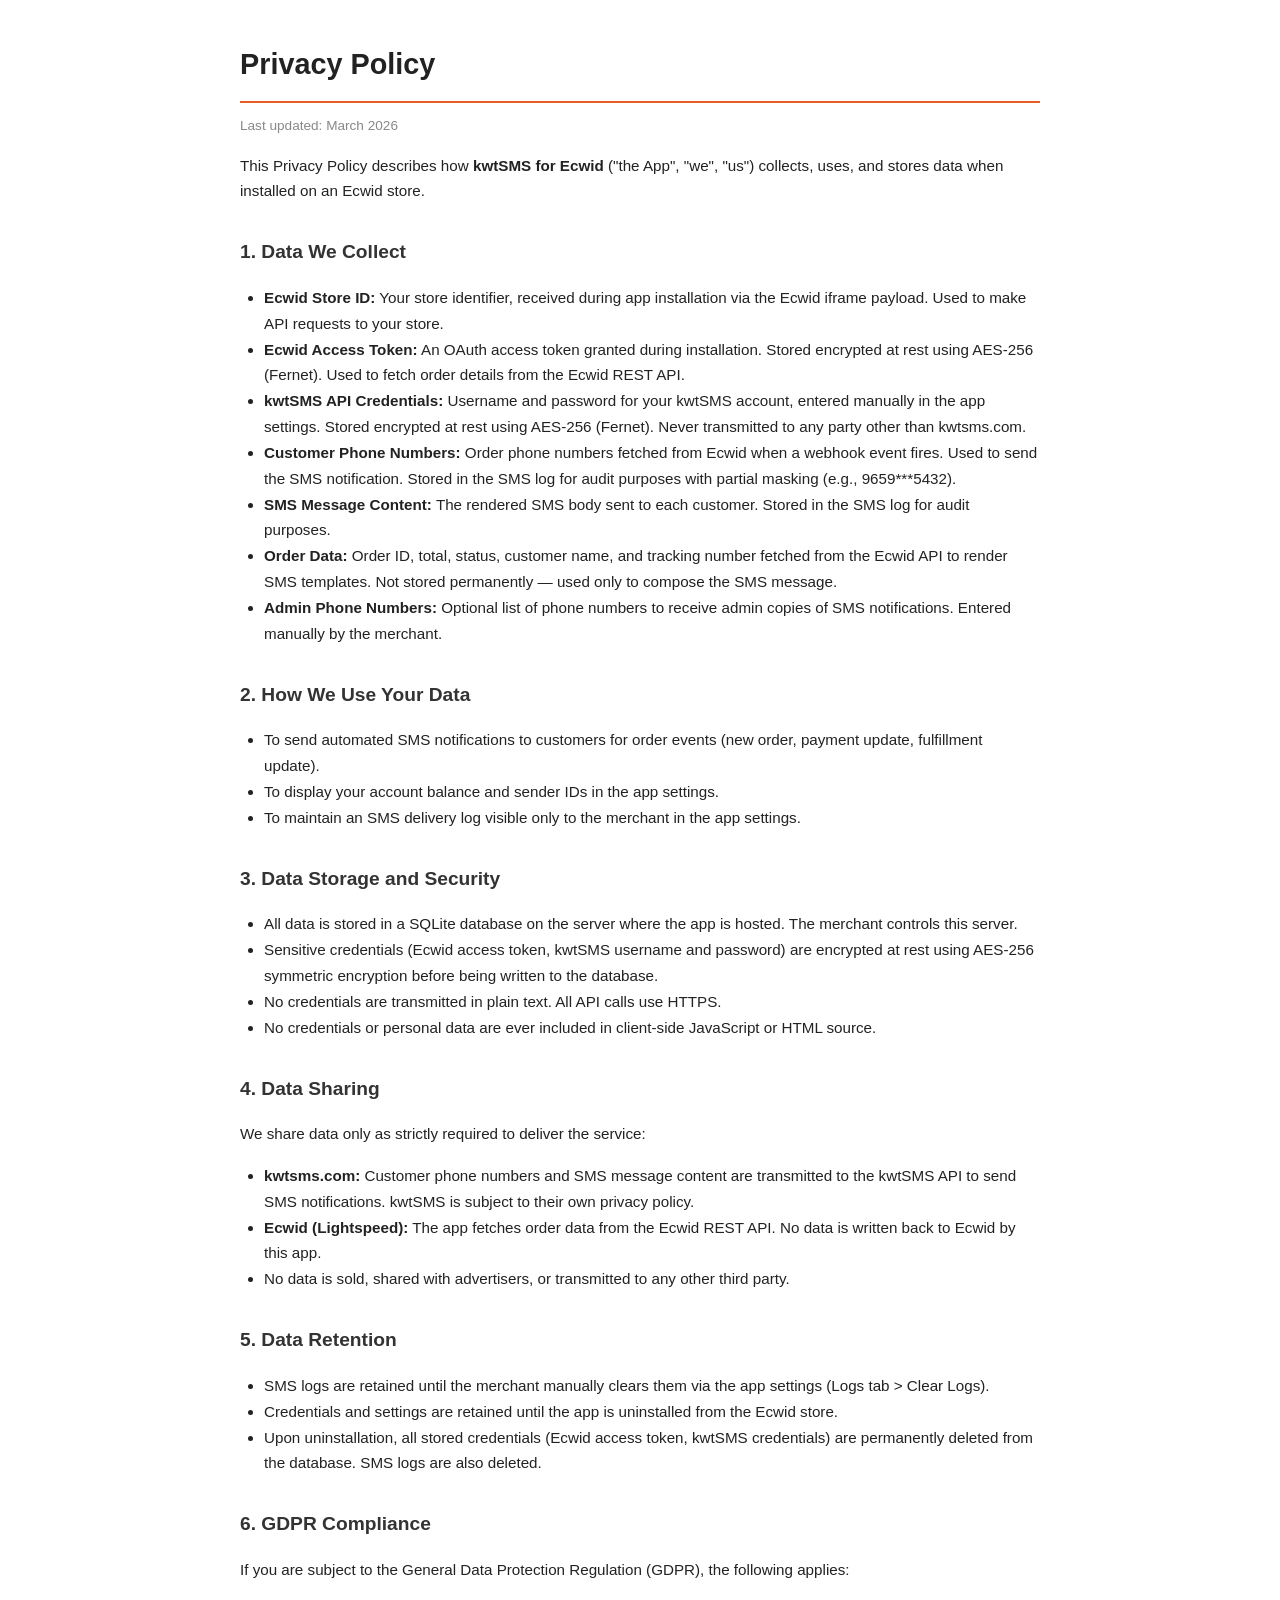
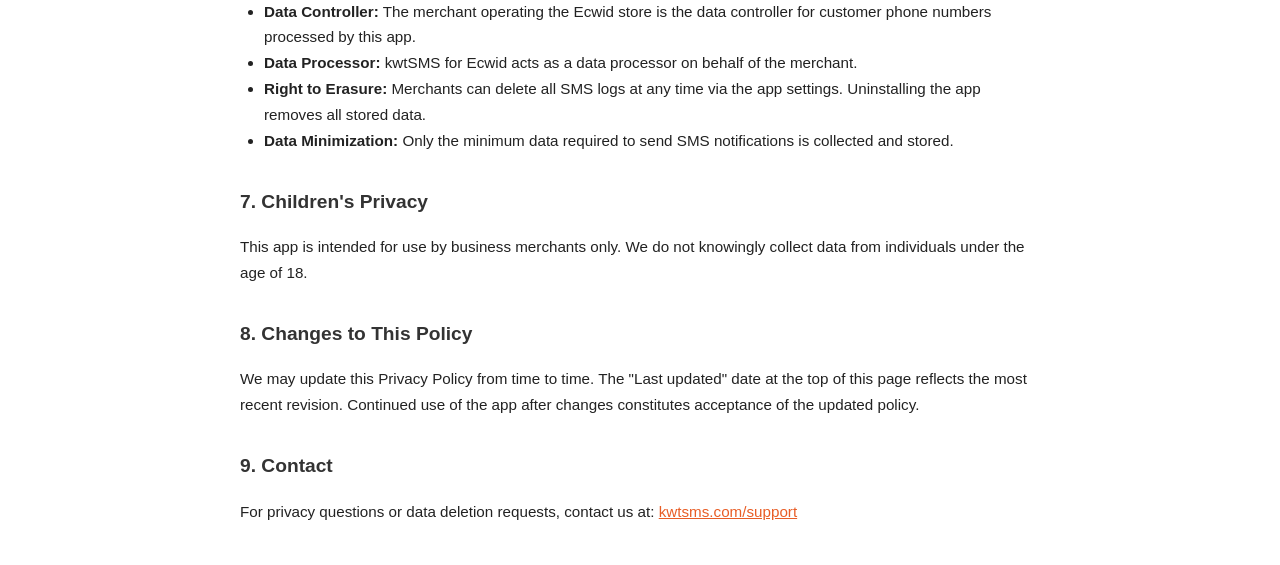
==== app/static/privacy-policy.html @ 4c64f1a7 "Add privacy policy page and /privacy-policy route - app/static/privacy-policy.html: GDPR-compliant p" ====
<!DOCTYPE html>
<html lang="en">
<head>
  <meta charset="UTF-8">
  <meta name="viewport" content="width=device-width, initial-scale=1.0">
  <title>Privacy Policy — kwtSMS for Ecwid</title>
  <style>
    body { font-family: -apple-system, BlinkMacSystemFont, "Segoe UI", sans-serif; max-width: 800px; margin: 40px auto; padding: 0 24px; color: #222; line-height: 1.7; }
    h1 { font-size: 1.8rem; border-bottom: 2px solid #e85d26; padding-bottom: 12px; }
    h2 { font-size: 1.2rem; margin-top: 2rem; color: #333; }
    p, li { font-size: 0.95rem; }
    ul { padding-left: 1.5rem; }
    a { color: #e85d26; }
    .updated { color: #888; font-size: 0.85rem; margin-top: -8px; }
  </style>
</head>
<body>

<h1>Privacy Policy</h1>
<p class="updated">Last updated: March 2026</p>

<p>This Privacy Policy describes how <strong>kwtSMS for Ecwid</strong> ("the App", "we", "us") collects, uses, and stores data when installed on an Ecwid store.</p>

<h2>1. Data We Collect</h2>
<ul>
  <li><strong>Ecwid Store ID:</strong> Your store identifier, received during app installation via the Ecwid iframe payload. Used to make API requests to your store.</li>
  <li><strong>Ecwid Access Token:</strong> An OAuth access token granted during installation. Stored encrypted at rest using AES-256 (Fernet). Used to fetch order details from the Ecwid REST API.</li>
  <li><strong>kwtSMS API Credentials:</strong> Username and password for your kwtSMS account, entered manually in the app settings. Stored encrypted at rest using AES-256 (Fernet). Never transmitted to any party other than kwtsms.com.</li>
  <li><strong>Customer Phone Numbers:</strong> Order phone numbers fetched from Ecwid when a webhook event fires. Used to send the SMS notification. Stored in the SMS log for audit purposes with partial masking (e.g., 9659***5432).</li>
  <li><strong>SMS Message Content:</strong> The rendered SMS body sent to each customer. Stored in the SMS log for audit purposes.</li>
  <li><strong>Order Data:</strong> Order ID, total, status, customer name, and tracking number fetched from the Ecwid API to render SMS templates. Not stored permanently — used only to compose the SMS message.</li>
  <li><strong>Admin Phone Numbers:</strong> Optional list of phone numbers to receive admin copies of SMS notifications. Entered manually by the merchant.</li>
</ul>

<h2>2. How We Use Your Data</h2>
<ul>
  <li>To send automated SMS notifications to customers for order events (new order, payment update, fulfillment update).</li>
  <li>To display your account balance and sender IDs in the app settings.</li>
  <li>To maintain an SMS delivery log visible only to the merchant in the app settings.</li>
</ul>

<h2>3. Data Storage and Security</h2>
<ul>
  <li>All data is stored in a SQLite database on the server where the app is hosted. The merchant controls this server.</li>
  <li>Sensitive credentials (Ecwid access token, kwtSMS username and password) are encrypted at rest using AES-256 symmetric encryption before being written to the database.</li>
  <li>No credentials are transmitted in plain text. All API calls use HTTPS.</li>
  <li>No credentials or personal data are ever included in client-side JavaScript or HTML source.</li>
</ul>

<h2>4. Data Sharing</h2>
<p>We share data only as strictly required to deliver the service:</p>
<ul>
  <li><strong>kwtsms.com:</strong> Customer phone numbers and SMS message content are transmitted to the kwtSMS API to send SMS notifications. kwtSMS is subject to their own privacy policy.</li>
  <li><strong>Ecwid (Lightspeed):</strong> The app fetches order data from the Ecwid REST API. No data is written back to Ecwid by this app.</li>
  <li>No data is sold, shared with advertisers, or transmitted to any other third party.</li>
</ul>

<h2>5. Data Retention</h2>
<ul>
  <li>SMS logs are retained until the merchant manually clears them via the app settings (Logs tab &gt; Clear Logs).</li>
  <li>Credentials and settings are retained until the app is uninstalled from the Ecwid store.</li>
  <li>Upon uninstallation, all stored credentials (Ecwid access token, kwtSMS credentials) are permanently deleted from the database. SMS logs are also deleted.</li>
</ul>

<h2>6. GDPR Compliance</h2>
<p>If you are subject to the General Data Protection Regulation (GDPR), the following applies:</p>
<ul>
  <li><strong>Data Controller:</strong> The merchant operating the Ecwid store is the data controller for customer phone numbers processed by this app.</li>
  <li><strong>Data Processor:</strong> kwtSMS for Ecwid acts as a data processor on behalf of the merchant.</li>
  <li><strong>Right to Erasure:</strong> Merchants can delete all SMS logs at any time via the app settings. Uninstalling the app removes all stored data.</li>
  <li><strong>Data Minimization:</strong> Only the minimum data required to send SMS notifications is collected and stored.</li>
</ul>

<h2>7. Children's Privacy</h2>
<p>This app is intended for use by business merchants only. We do not knowingly collect data from individuals under the age of 18.</p>

<h2>8. Changes to This Policy</h2>
<p>We may update this Privacy Policy from time to time. The "Last updated" date at the top of this page reflects the most recent revision. Continued use of the app after changes constitutes acceptance of the updated policy.</p>

<h2>9. Contact</h2>
<p>For privacy questions or data deletion requests, contact us at: <a href="https://www.kwtsms.com/support.html">kwtsms.com/support</a></p>

</body>
</html>
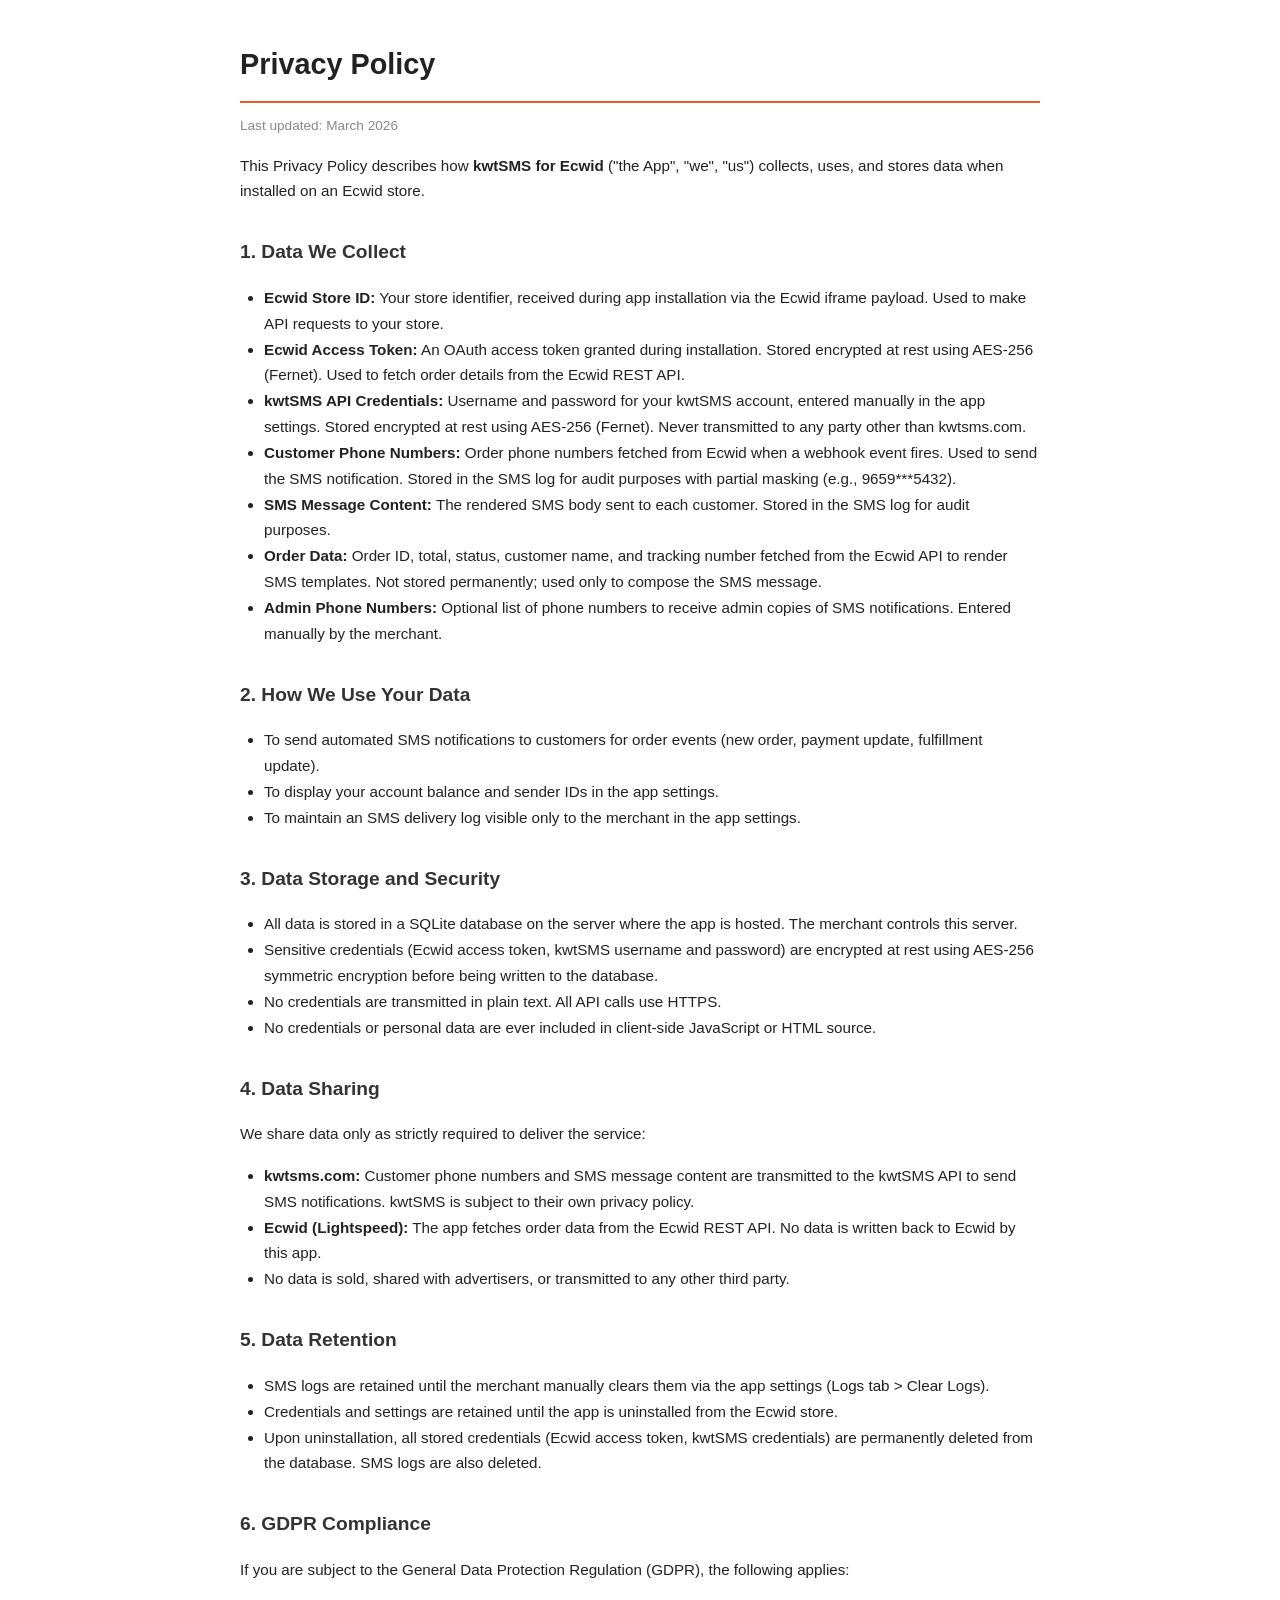
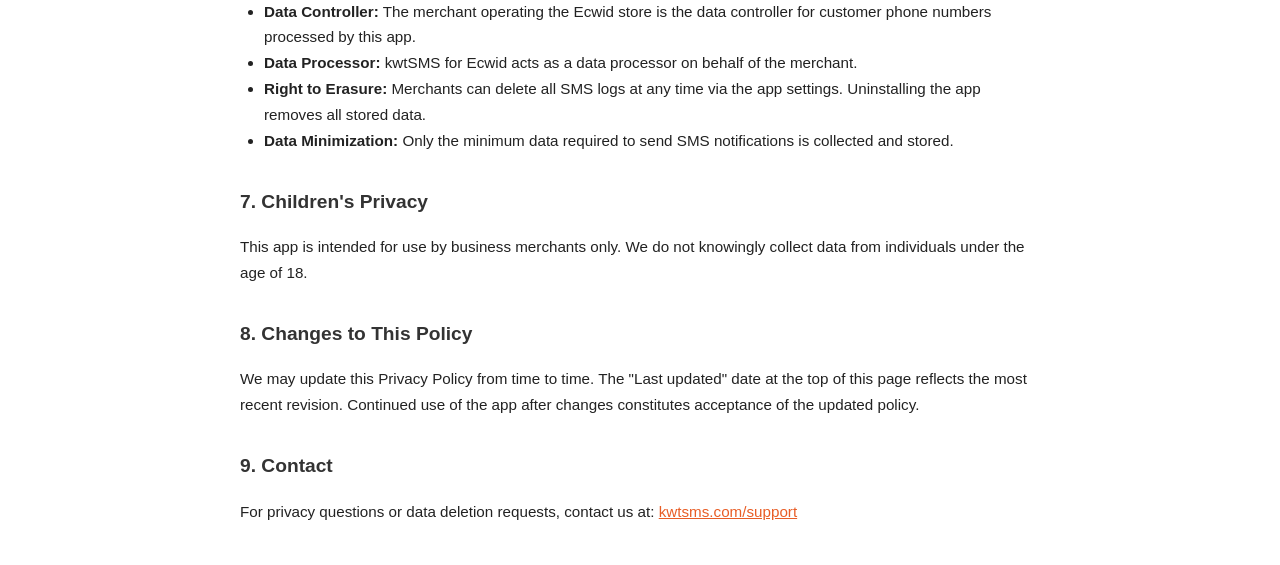
==== commit f94de8b4: "docs: replace em dashes in comments and the privacy policy page" ====
--- a/app/static/privacy-policy.html
+++ b/app/static/privacy-policy.html
@@ -3,7 +3,7 @@
 <head>
   <meta charset="UTF-8">
   <meta name="viewport" content="width=device-width, initial-scale=1.0">
-  <title>Privacy Policy — kwtSMS for Ecwid</title>
+  <title>Privacy Policy: kwtSMS for Ecwid</title>
   <style>
     body { font-family: -apple-system, BlinkMacSystemFont, "Segoe UI", sans-serif; max-width: 800px; margin: 40px auto; padding: 0 24px; color: #222; line-height: 1.7; }
     h1 { font-size: 1.8rem; border-bottom: 2px solid #e85d26; padding-bottom: 12px; }
@@ -28,7 +28,7 @@
   <li><strong>kwtSMS API Credentials:</strong> Username and password for your kwtSMS account, entered manually in the app settings. Stored encrypted at rest using AES-256 (Fernet). Never transmitted to any party other than kwtsms.com.</li>
   <li><strong>Customer Phone Numbers:</strong> Order phone numbers fetched from Ecwid when a webhook event fires. Used to send the SMS notification. Stored in the SMS log for audit purposes with partial masking (e.g., 9659***5432).</li>
   <li><strong>SMS Message Content:</strong> The rendered SMS body sent to each customer. Stored in the SMS log for audit purposes.</li>
-  <li><strong>Order Data:</strong> Order ID, total, status, customer name, and tracking number fetched from the Ecwid API to render SMS templates. Not stored permanently — used only to compose the SMS message.</li>
+  <li><strong>Order Data:</strong> Order ID, total, status, customer name, and tracking number fetched from the Ecwid API to render SMS templates. Not stored permanently; used only to compose the SMS message.</li>
   <li><strong>Admin Phone Numbers:</strong> Optional list of phone numbers to receive admin copies of SMS notifications. Entered manually by the merchant.</li>
 </ul>
 
